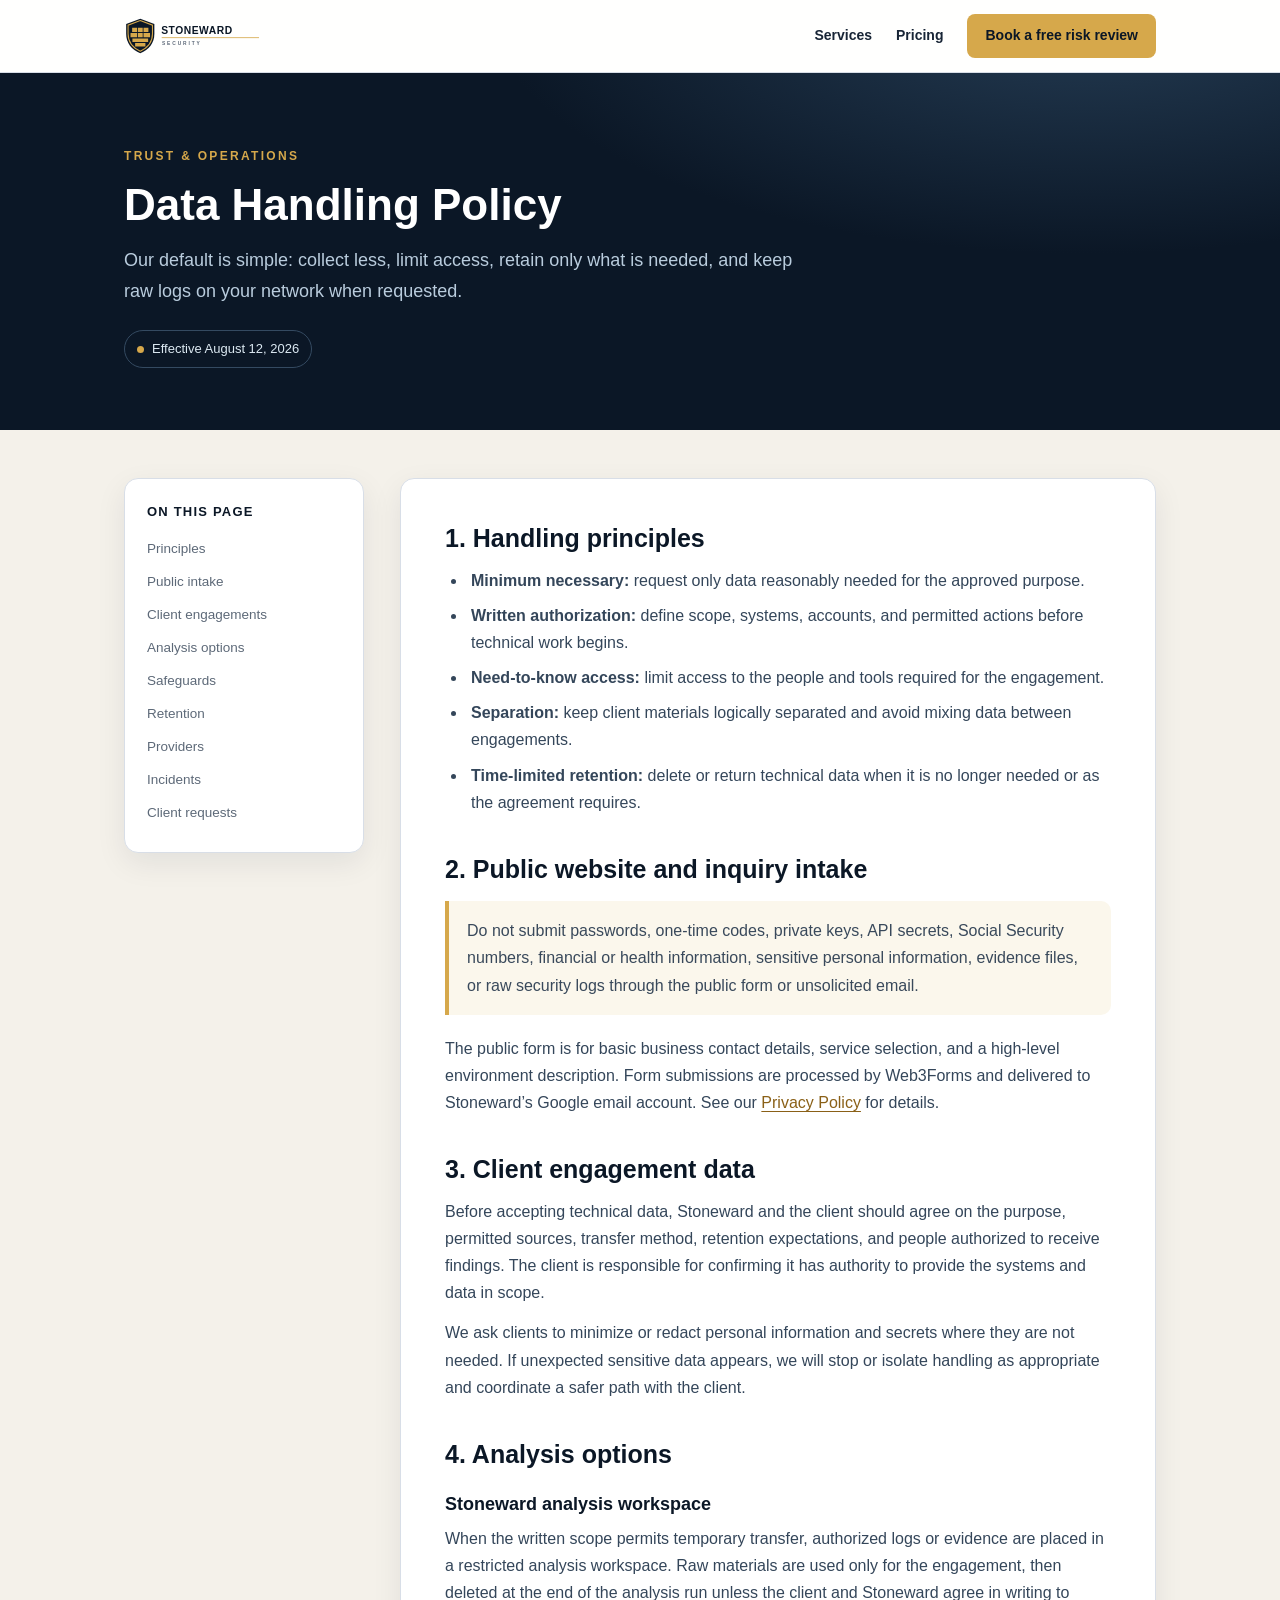
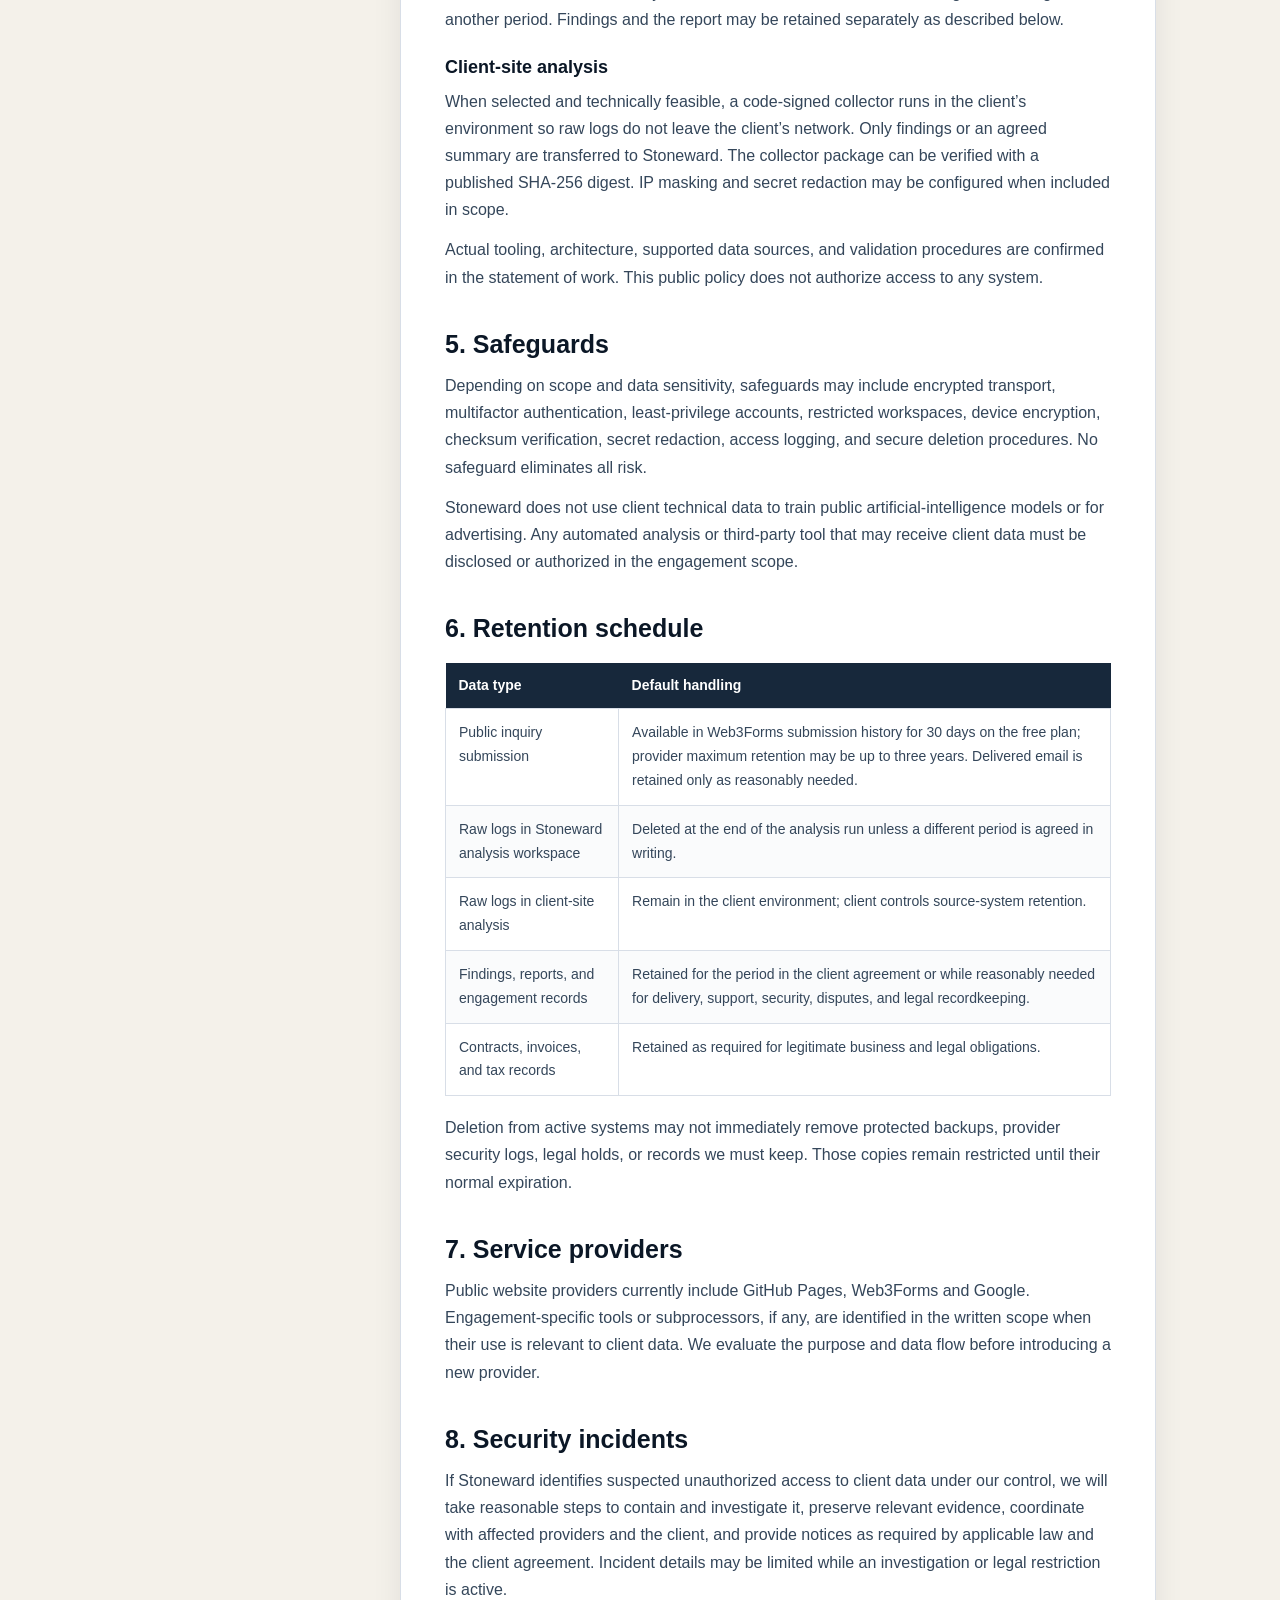
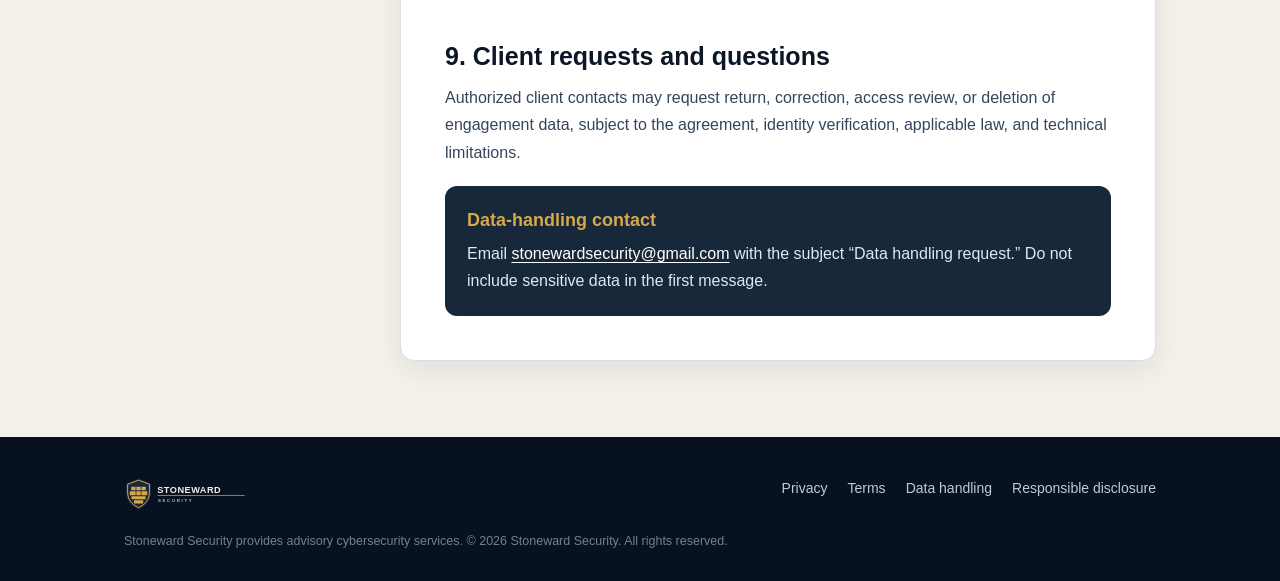
==== data-handling.html @ da3a1b3a "Add public trust and legal pages" ====
<!DOCTYPE html>
<html lang="en">
<head>
<meta charset="UTF-8">
<meta name="viewport" content="width=device-width, initial-scale=1.0">
<title>Data Handling Policy | Stoneward Security</title>
<meta name="description" content="Stoneward Security's operational approach to minimizing, accessing, transferring, retaining, and deleting client security data.">
<meta name="robots" content="index,follow">
<meta name="theme-color" content="#0B1726">
<link rel="icon" href="favicon.ico" sizes="any">
<link rel="canonical" href="https://stonewardsecurity.github.io/data-handling.html">
<meta property="og:title" content="Data Handling Policy | Stoneward Security">
<meta property="og:description" content="How Stoneward minimizes, protects, retains, and deletes client security data.">
<meta property="og:type" content="website">
<meta property="og:url" content="https://stonewardsecurity.github.io/data-handling.html">
<meta property="og:image" content="https://stonewardsecurity.github.io/og-card.png">
<link rel="stylesheet" href="legal.css">
</head>
<body>
<header><div class="wrap nav"><a class="brand" href="index.html" aria-label="Stoneward Security home"><img src="stoneward_logo.svg" alt="Stoneward Security"></a><nav class="nav-links" aria-label="Primary navigation"><a href="index.html#services">Services</a><a href="index.html#pricing">Pricing</a><a class="btn" href="index.html#contact">Book a free risk review</a></nav></div></header>
<main>
  <section class="hero"><div class="wrap"><span class="eyebrow">Trust &amp; operations</span><h1>Data Handling Policy</h1><p>Our default is simple: collect less, limit access, retain only what is needed, and keep raw logs on your network when requested.</p><span class="effective">Effective August 12, 2026</span></div></section>
  <div class="wrap layout">
    <aside class="toc"><strong>On this page</strong><nav aria-label="Page contents"><a href="#principles">Principles</a><a href="#intake">Public intake</a><a href="#engagements">Client engagements</a><a href="#analysis">Analysis options</a><a href="#controls">Safeguards</a><a href="#retention">Retention</a><a href="#providers">Providers</a><a href="#incidents">Incidents</a><a href="#requests">Client requests</a></nav></aside>
    <article class="legal">
      <section id="principles"><h2>1. Handling principles</h2><ul><li><strong>Minimum necessary:</strong> request only data reasonably needed for the approved purpose.</li><li><strong>Written authorization:</strong> define scope, systems, accounts, and permitted actions before technical work begins.</li><li><strong>Need-to-know access:</strong> limit access to the people and tools required for the engagement.</li><li><strong>Separation:</strong> keep client materials logically separated and avoid mixing data between engagements.</li><li><strong>Time-limited retention:</strong> delete or return technical data when it is no longer needed or as the agreement requires.</li></ul></section>
      <section id="intake"><h2>2. Public website and inquiry intake</h2><div class="notice"><p>Do not submit passwords, one-time codes, private keys, API secrets, Social Security numbers, financial or health information, sensitive personal information, evidence files, or raw security logs through the public form or unsolicited email.</p></div><p>The public form is for basic business contact details, service selection, and a high-level environment description. Form submissions are processed by Web3Forms and delivered to Stoneward’s Google email account. See our <a href="privacy.html">Privacy Policy</a> for details.</p></section>
      <section id="engagements"><h2>3. Client engagement data</h2><p>Before accepting technical data, Stoneward and the client should agree on the purpose, permitted sources, transfer method, retention expectations, and people authorized to receive findings. The client is responsible for confirming it has authority to provide the systems and data in scope.</p><p>We ask clients to minimize or redact personal information and secrets where they are not needed. If unexpected sensitive data appears, we will stop or isolate handling as appropriate and coordinate a safer path with the client.</p></section>
      <section id="analysis"><h2>4. Analysis options</h2><h3>Stoneward analysis workspace</h3><p>When the written scope permits temporary transfer, authorized logs or evidence are placed in a restricted analysis workspace. Raw materials are used only for the engagement, then deleted at the end of the analysis run unless the client and Stoneward agree in writing to another period. Findings and the report may be retained separately as described below.</p><h3>Client-site analysis</h3><p>When selected and technically feasible, a code-signed collector runs in the client’s environment so raw logs do not leave the client’s network. Only findings or an agreed summary are transferred to Stoneward. The collector package can be verified with a published SHA-256 digest. IP masking and secret redaction may be configured when included in scope.</p><p>Actual tooling, architecture, supported data sources, and validation procedures are confirmed in the statement of work. This public policy does not authorize access to any system.</p></section>
      <section id="controls"><h2>5. Safeguards</h2><p>Depending on scope and data sensitivity, safeguards may include encrypted transport, multifactor authentication, least-privilege accounts, restricted workspaces, device encryption, checksum verification, secret redaction, access logging, and secure deletion procedures. No safeguard eliminates all risk.</p><p>Stoneward does not use client technical data to train public artificial-intelligence models or for advertising. Any automated analysis or third-party tool that may receive client data must be disclosed or authorized in the engagement scope.</p></section>
      <section id="retention"><h2>6. Retention schedule</h2><table class="plain-table"><thead><tr><th>Data type</th><th>Default handling</th></tr></thead><tbody><tr><td>Public inquiry submission</td><td>Available in Web3Forms submission history for 30 days on the free plan; provider maximum retention may be up to three years. Delivered email is retained only as reasonably needed.</td></tr><tr><td>Raw logs in Stoneward analysis workspace</td><td>Deleted at the end of the analysis run unless a different period is agreed in writing.</td></tr><tr><td>Raw logs in client-site analysis</td><td>Remain in the client environment; client controls source-system retention.</td></tr><tr><td>Findings, reports, and engagement records</td><td>Retained for the period in the client agreement or while reasonably needed for delivery, support, security, disputes, and legal recordkeeping.</td></tr><tr><td>Contracts, invoices, and tax records</td><td>Retained as required for legitimate business and legal obligations.</td></tr></tbody></table><p>Deletion from active systems may not immediately remove protected backups, provider security logs, legal holds, or records we must keep. Those copies remain restricted until their normal expiration.</p></section>
      <section id="providers"><h2>7. Service providers</h2><p>Public website providers currently include GitHub Pages, Web3Forms and Google. Engagement-specific tools or subprocessors, if any, are identified in the written scope when their use is relevant to client data. We evaluate the purpose and data flow before introducing a new provider.</p></section>
      <section id="incidents"><h2>8. Security incidents</h2><p>If Stoneward identifies suspected unauthorized access to client data under our control, we will take reasonable steps to contain and investigate it, preserve relevant evidence, coordinate with affected providers and the client, and provide notices as required by applicable law and the client agreement. Incident details may be limited while an investigation or legal restriction is active.</p></section>
      <section id="requests"><h2>9. Client requests and questions</h2><p>Authorized client contacts may request return, correction, access review, or deletion of engagement data, subject to the agreement, identity verification, applicable law, and technical limitations.</p><div class="contact-card"><h3>Data-handling contact</h3><p>Email <a href="mailto:stonewardsecurity@gmail.com?subject=Data%20handling%20request">stonewardsecurity@gmail.com</a> with the subject “Data handling request.” Do not include sensitive data in the first message.</p></div></section>
    </article>
  </div>
</main>
<footer><div class="wrap"><div class="foot-top"><a href="index.html"><img src="stoneward_logo_light.svg" alt="Stoneward Security"></a><nav class="foot-links" aria-label="Legal navigation"><a href="privacy.html">Privacy</a><a href="terms.html">Terms</a><a href="data-handling.html" aria-current="page">Data handling</a><a href="responsible-disclosure.html">Responsible disclosure</a></nav></div><p class="disc">Stoneward Security provides advisory cybersecurity services. © <span class="year"></span> Stoneward Security. All rights reserved.</p></div></footer>
<script>document.querySelectorAll('.year').forEach(function(el){el.textContent=new Date().getFullYear();});</script>
</body>
</html>
---- legal.css ----
:root{
  --navy:#0B1726;
  --navy-2:#17283B;
  --navy-3:#21344A;
  --navy-line:#344A61;
  --gold:#D6A84B;
  --gold-d:#8A6017;
  --ink:#182536;
  --muted:#5D6978;
  --paper:#F4F1EA;
  --white:#FFFFFF;
  --line:#D8DEE7;
  --radius:14px;
  --shadow:0 10px 30px rgba(10,26,47,.08);
  --font:"Segoe UI",-apple-system,BlinkMacSystemFont,Roboto,Helvetica,Arial,sans-serif;
}
*{box-sizing:border-box;margin:0;padding:0}
html{scroll-behavior:smooth}
body{font-family:var(--font);color:var(--ink);background:var(--paper);line-height:1.7;font-size:16px}
img{max-width:100%;display:block}
a{color:var(--gold-d);text-decoration-thickness:1px;text-underline-offset:3px}
a:hover{text-decoration:underline}
.wrap{max-width:1080px;margin:0 auto;padding:0 24px}
header{position:sticky;top:0;z-index:50;background:rgba(255,255,255,.94);backdrop-filter:blur(8px);border-bottom:1px solid var(--line)}
.nav{display:flex;align-items:center;justify-content:space-between;min-height:72px;gap:24px}
.brand img{height:38px;width:auto}
.nav-links{display:flex;align-items:center;gap:24px}
.nav-links a{color:var(--ink);font-size:14px;font-weight:700;text-decoration:none}
.nav-links a:hover{color:var(--gold-d)}
.nav-links .btn{background:var(--gold);color:var(--navy);padding:10px 18px;border-radius:8px}
.hero{background:radial-gradient(1000px 420px at 85% -20%,#253D55 0%,var(--navy) 60%);color:#E8F1FA;padding:68px 0 62px}
.eyebrow{display:inline-block;color:var(--gold);font-size:12px;font-weight:800;letter-spacing:2.3px;text-transform:uppercase;margin-bottom:14px}
.hero h1{font-size:44px;line-height:1.15;color:#fff;max-width:760px;margin-bottom:14px}
.hero p{color:#B9CCDD;max-width:700px;font-size:18px}
.effective{display:inline-flex;align-items:center;gap:8px;margin-top:24px;padding:7px 12px;border:1px solid var(--navy-line);border-radius:999px;color:#DCE9F2;font-size:13px}
.effective::before{content:"";width:7px;height:7px;border-radius:50%;background:var(--gold)}
.layout{display:grid;grid-template-columns:240px minmax(0,1fr);gap:36px;align-items:start;padding:48px 24px 76px}
.toc{position:sticky;top:96px;background:var(--white);border:1px solid var(--line);border-radius:var(--radius);padding:22px;box-shadow:var(--shadow)}
.toc strong{display:block;color:var(--navy);font-size:13px;text-transform:uppercase;letter-spacing:1.2px;margin-bottom:10px}
.toc a{display:block;color:var(--muted);font-size:13.5px;padding:5px 0;text-decoration:none}
.toc a:hover{color:var(--gold-d)}
.legal{background:var(--white);border:1px solid var(--line);border-radius:var(--radius);padding:44px;box-shadow:var(--shadow);min-width:0}
.legal section{scroll-margin-top:94px;margin-bottom:38px}
.legal section:last-child{margin-bottom:0}
.legal h2{color:var(--navy);font-size:25px;line-height:1.25;margin-bottom:12px}
.legal h3{color:var(--navy);font-size:18px;line-height:1.35;margin:22px 0 8px}
.legal p{margin-bottom:13px;color:#34465A}
.legal ul{padding-left:22px;margin:10px 0 15px}
.legal li{color:#34465A;margin-bottom:8px;padding-left:4px}
.notice{background:#FBF7EC;border-left:4px solid var(--gold);padding:16px 18px;border-radius:0 10px 10px 0;margin:16px 0 20px}
.notice p{margin:0;color:#39495B}
.plain-table{width:100%;border-collapse:collapse;margin:18px 0;font-size:14px}
.plain-table th{background:var(--navy-2);color:#fff;text-align:left;padding:11px 13px}
.plain-table td{border:1px solid var(--line);padding:12px 13px;vertical-align:top;color:#34465A}
.plain-table tbody tr:nth-child(even){background:#FAFBFC}
.contact-card{background:var(--navy-2);border-radius:12px;padding:22px;color:#DCE9F2;margin-top:20px}
.contact-card h3{color:var(--gold);margin:0 0 8px}
.contact-card p{color:#DCE9F2;margin:0}
.contact-card a{color:#fff}
footer{background:#071120;color:#8FA3B5;padding:40px 0 30px;font-size:14px}
.foot-top{display:flex;justify-content:space-between;align-items:flex-start;gap:30px;flex-wrap:wrap;margin-bottom:20px}
.foot-top img{height:34px}
.foot-links{display:flex;gap:12px 20px;flex-wrap:wrap;justify-content:flex-end;max-width:650px}
.foot-links a{color:#B9CCDD;text-decoration:none}
.foot-links a:hover{color:var(--gold)}
.disc{font-size:12.5px;color:#6E8295;max-width:900px;line-height:1.6}
@media(max-width:820px){
  .layout{grid-template-columns:1fr}
  .toc{position:static}
  .toc nav{columns:2}
  .hero h1{font-size:36px}
}
@media(max-width:640px){
  .nav{padding:14px 0;align-items:flex-start}
  .nav-links{gap:10px;flex-wrap:wrap;justify-content:flex-end}
  .nav-links a:not(.btn){display:none}
  .hero{padding:54px 0 50px}
  .hero h1{font-size:32px}
  .hero p{font-size:16px}
  .layout{padding-top:28px;padding-bottom:52px}
  .toc nav{columns:1}
  .legal{padding:28px 22px}
  .plain-table{display:block;overflow-x:auto}
  .foot-links{justify-content:flex-start}
}
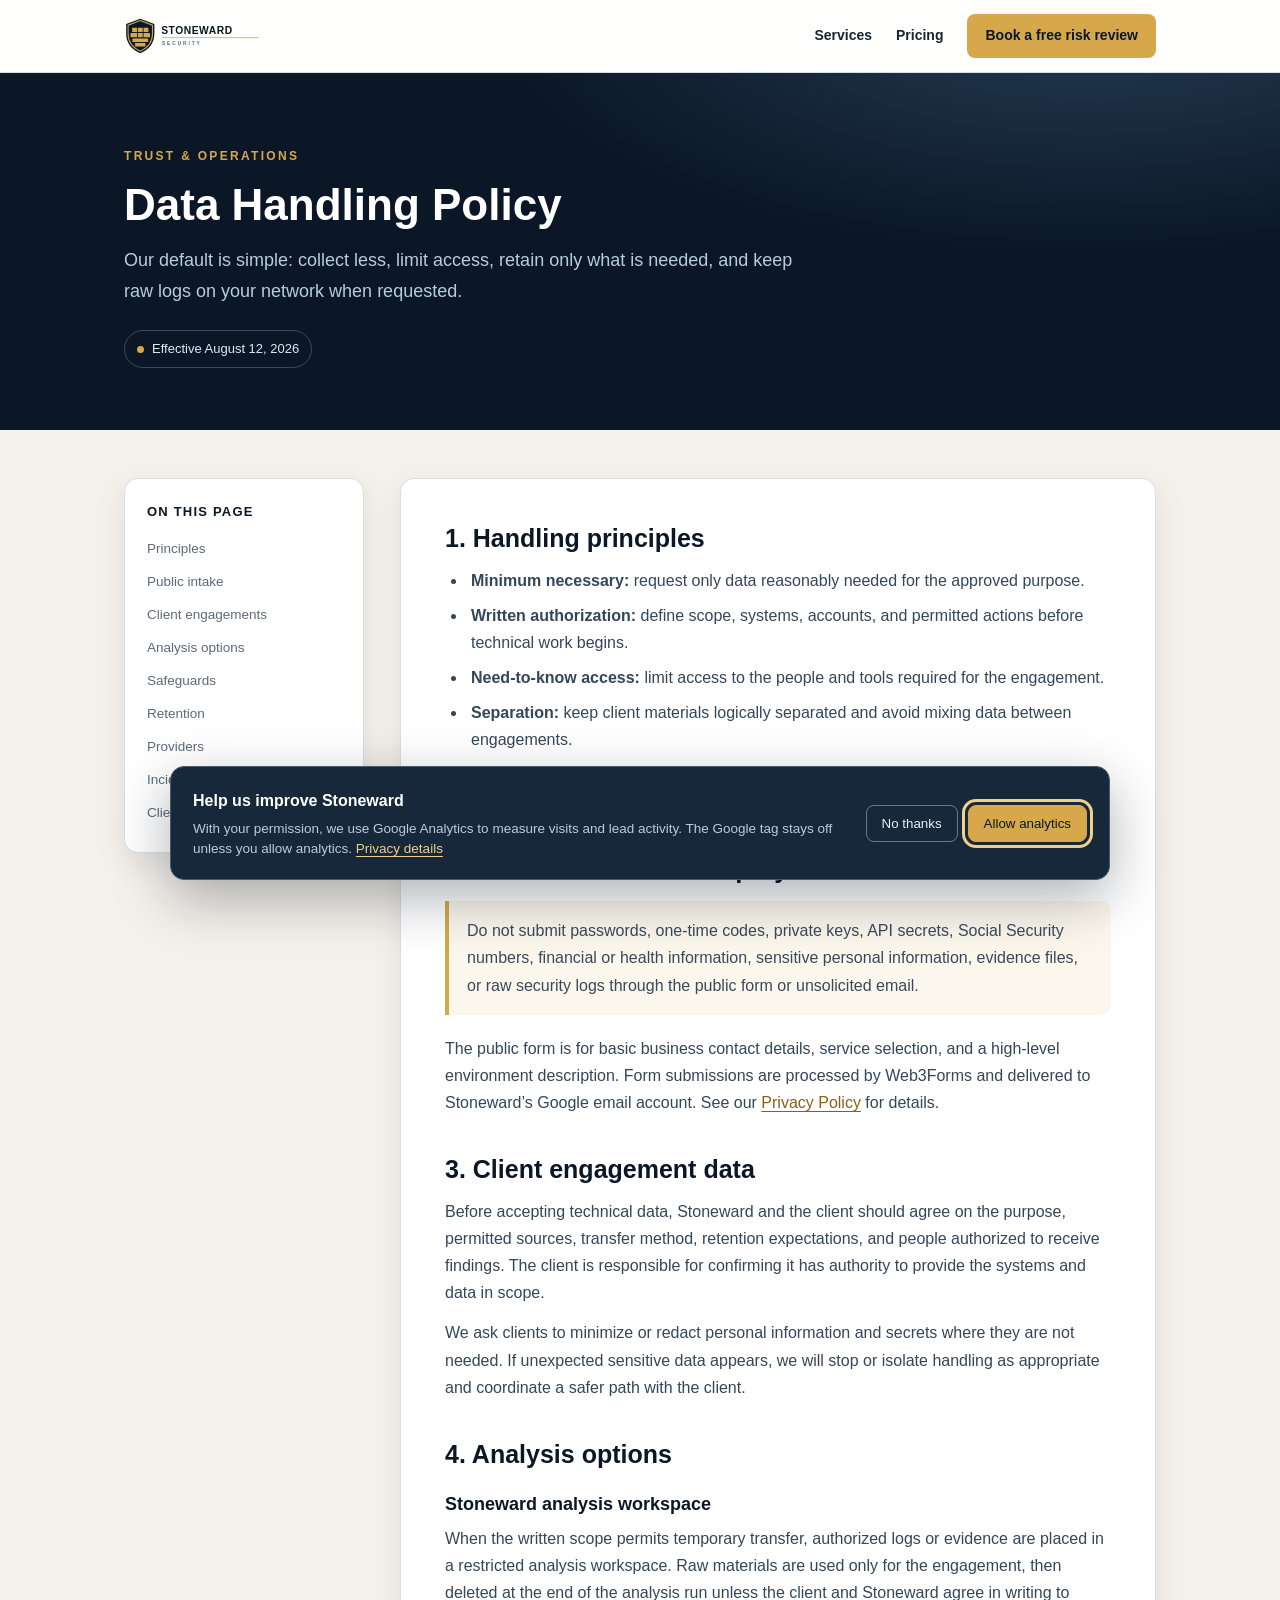
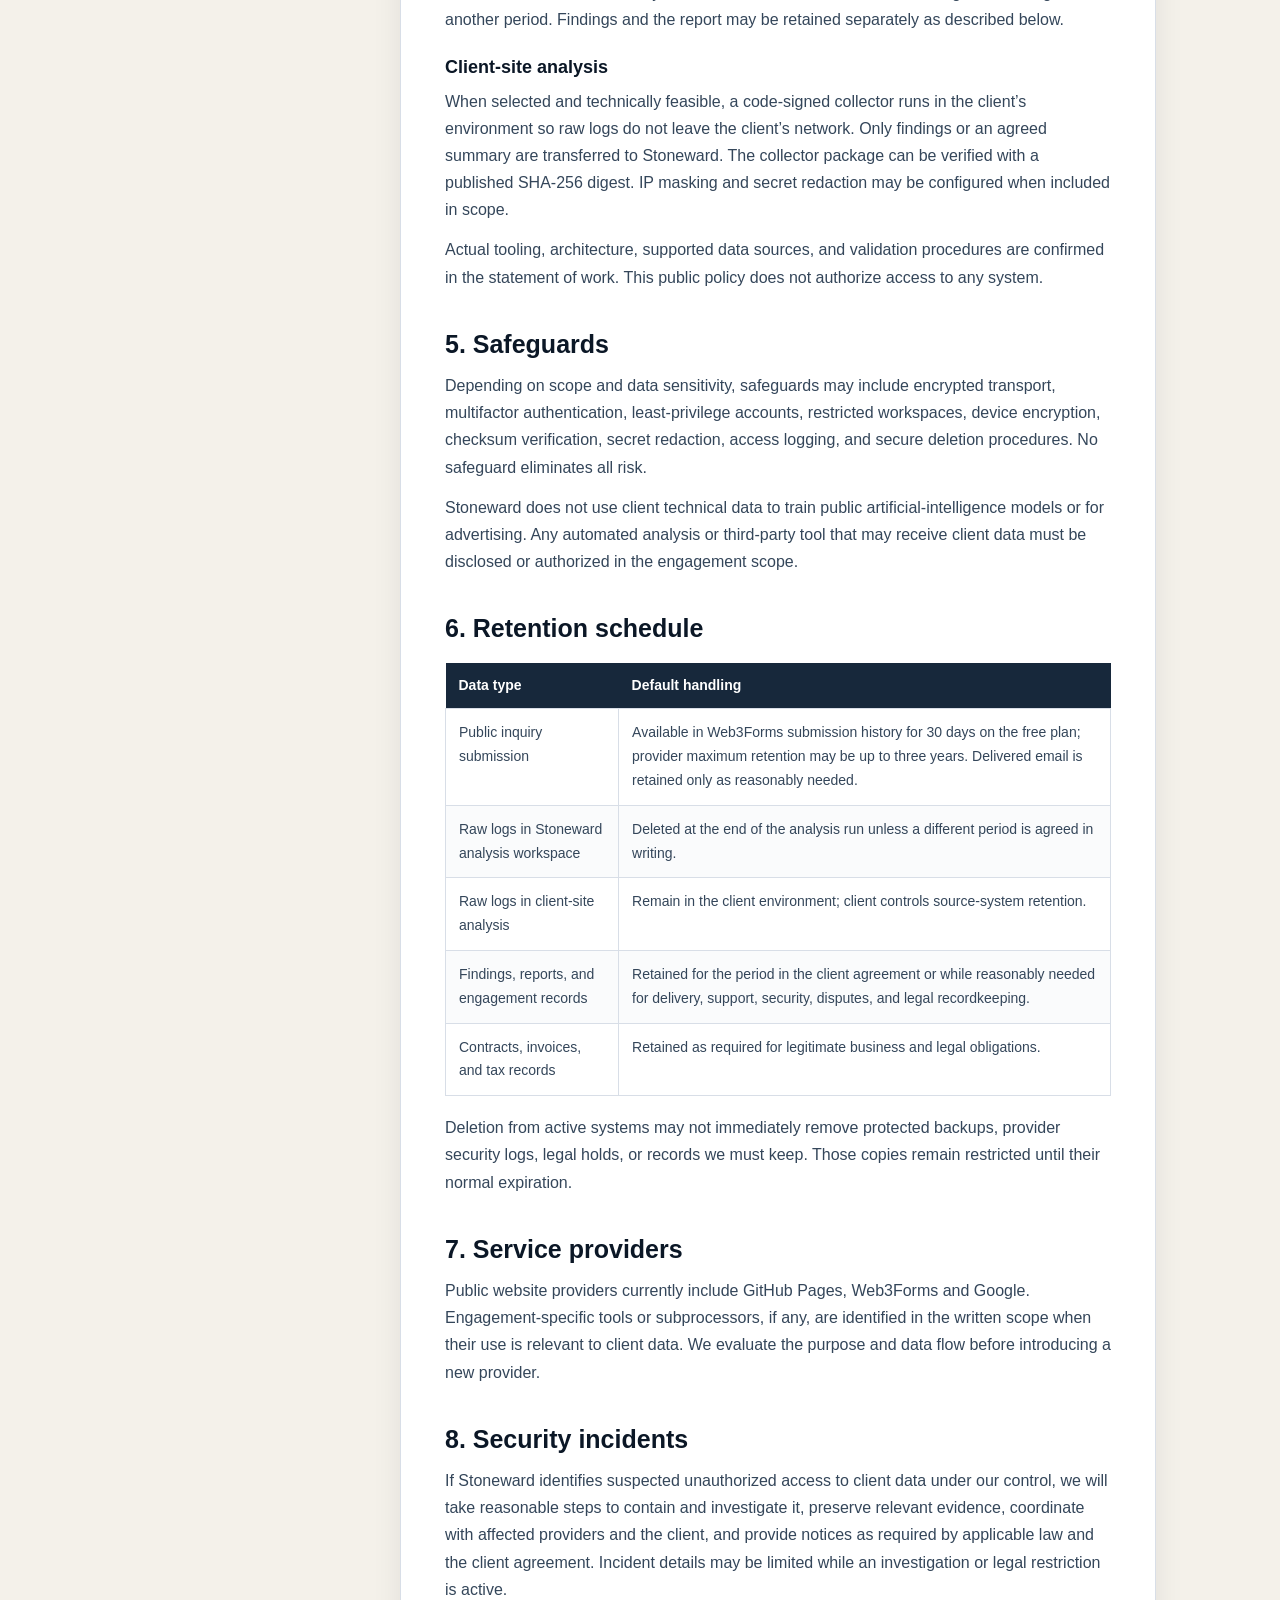
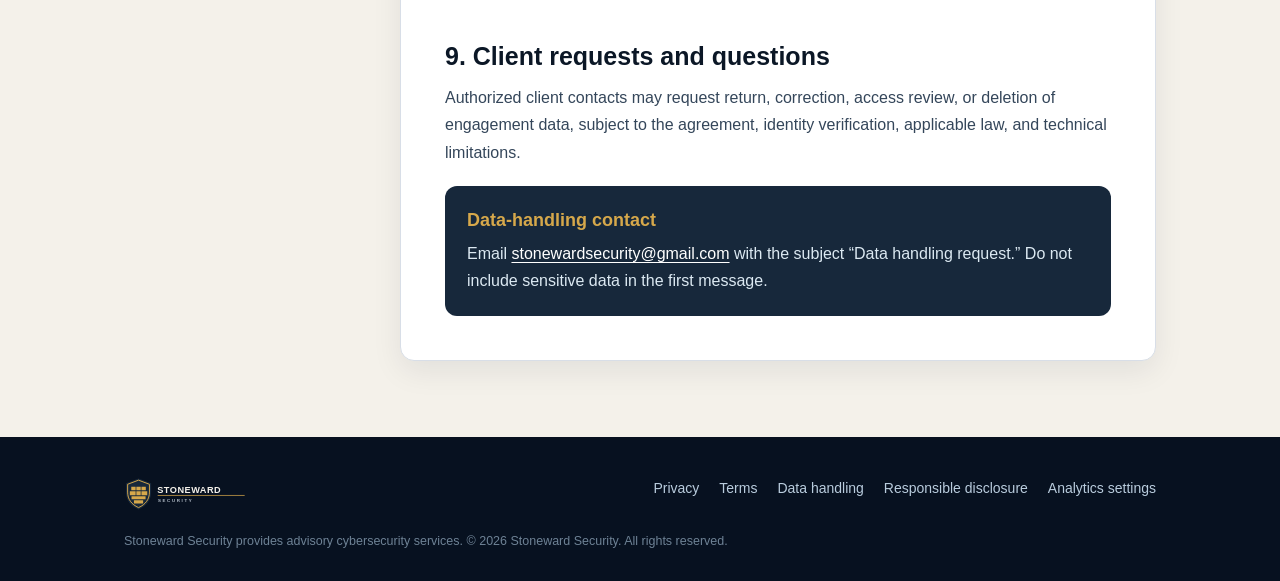
==== commit 37018694: "Add consent-first analytics infrastructure" ====
--- a/data-handling.html
+++ b/data-handling.html
@@ -15,6 +15,8 @@
 <meta property="og:url" content="https://stonewardsecurity.github.io/data-handling.html">
 <meta property="og:image" content="https://stonewardsecurity.github.io/og-card.png">
 <link rel="stylesheet" href="legal.css">
+<link rel="stylesheet" href="analytics.css">
+<script src="analytics.js" defer></script>
 </head>
 <body>
 <header><div class="wrap nav"><a class="brand" href="index.html" aria-label="Stoneward Security home"><img src="stoneward_logo.svg" alt="Stoneward Security"></a><nav class="nav-links" aria-label="Primary navigation"><a href="index.html#services">Services</a><a href="index.html#pricing">Pricing</a><a class="btn" href="index.html#contact">Book a free risk review</a></nav></div></header>
--- a/analytics.css
+++ b/analytics.css
@@ -0,0 +1,52 @@
+.analytics-consent[hidden]{display:none}
+.analytics-consent{
+  position:fixed;
+  z-index:1000;
+  left:20px;
+  right:20px;
+  bottom:20px;
+  max-width:940px;
+  margin:0 auto;
+  display:flex;
+  align-items:center;
+  justify-content:space-between;
+  gap:24px;
+  padding:20px 22px;
+  color:#E8F1FA;
+  background:#17283B;
+  border:1px solid #465B70;
+  border-radius:14px;
+  box-shadow:0 18px 55px rgba(7,17,32,.32);
+  font-family:"Segoe UI",-apple-system,BlinkMacSystemFont,Roboto,Helvetica,Arial,sans-serif;
+}
+.analytics-consent__copy{max-width:640px}
+.analytics-consent__copy strong{display:block;color:#FFFFFF;font-size:16px;margin-bottom:4px}
+.analytics-consent__copy p{margin:0;color:#B9CCDD;font-size:13.5px;line-height:1.5}
+.analytics-consent__copy a{color:#F0CF8A;text-decoration:underline;text-underline-offset:3px}
+.analytics-consent__actions{display:flex;gap:10px;flex-shrink:0}
+.analytics-consent__button{
+  border:1px solid #D6A84B;
+  border-radius:8px;
+  padding:10px 15px;
+  background:#D6A84B;
+  color:#0B1726;
+  font:700 13.5px/1.2 inherit;
+  cursor:pointer;
+}
+.analytics-consent__button:hover{filter:brightness(1.05)}
+.analytics-consent__button:focus-visible,.analytics-settings:focus-visible{outline:3px solid #F0CF8A;outline-offset:3px}
+.analytics-consent__button--secondary{background:transparent;color:#E8F1FA;border-color:#68798B}
+.analytics-settings{
+  padding:0;
+  border:0;
+  background:transparent;
+  color:#B9CCDD;
+  font:inherit;
+  cursor:pointer;
+}
+.analytics-settings:hover{color:#D6A84B}
+@media(max-width:700px){
+  .analytics-consent{left:12px;right:12px;bottom:12px;display:block;padding:18px}
+  .analytics-consent__actions{margin-top:15px}
+  .analytics-consent__button{flex:1}
+}
